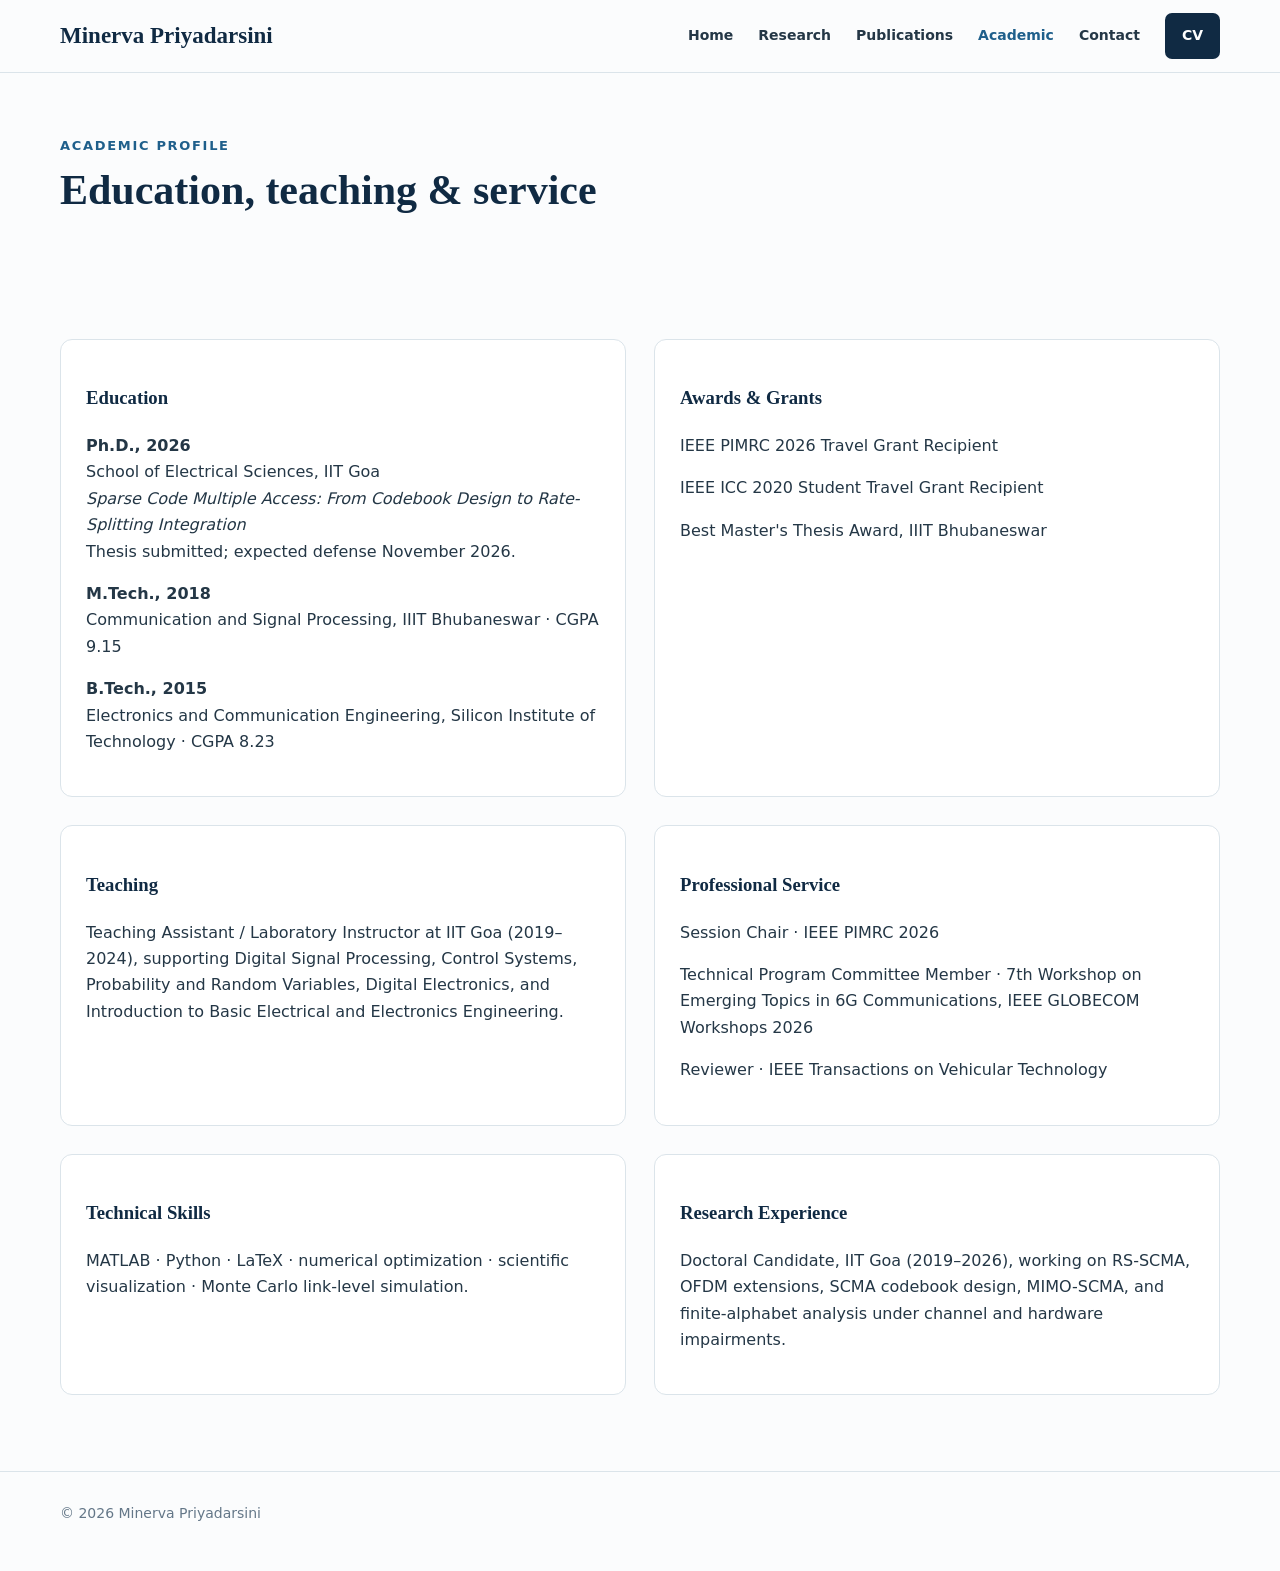
==== academic.html @ 3313bdc4 "Add files via upload" ====
<!doctype html><html><head><meta charset="utf-8"><meta name="viewport" content="width=device-width,initial-scale=1"><title>Academic Profile | Minerva Priyadarsini</title><link rel="stylesheet" href="styles.css"></head><body><header class="nav"><div class="wrap navin"><a class="brand" href="index.html">Minerva Priyadarsini</a><nav class="links"><a href="index.html">Home</a><a href="research.html">Research</a><a href="publications.html">Publications</a><a class="active" href="academic.html">Academic</a><a href="contact.html">Contact</a><a class="cvbtn" href="Minerva_Priyadarsini_CV.pdf" target="_blank">CV</a></nav><a class="mobile cvbtn" href="Minerva_Priyadarsini_CV.pdf">CV</a></div></header><main><section class="pagehead"><div class="wrap"><div class="kicker">Academic profile</div><h1>Education, teaching & service</h1></div></section><section class="section"><div class="wrap"><div class="two"><div class="listbox"><h3>Education</h3><p><strong>Ph.D., 2026</strong><br>School of Electrical Sciences, IIT Goa<br><em>Sparse Code Multiple Access: From Codebook Design to Rate-Splitting Integration</em><br>Thesis submitted; expected defense November 2026.</p><p><strong>M.Tech., 2018</strong><br>Communication and Signal Processing, IIIT Bhubaneswar · CGPA 9.15</p><p><strong>B.Tech., 2015</strong><br>Electronics and Communication Engineering, Silicon Institute of Technology · CGPA 8.23</p></div><div class="listbox"><h3>Awards & Grants</h3><p>IEEE PIMRC 2026 Travel Grant Recipient</p><p>IEEE ICC 2020 Student Travel Grant Recipient</p><p>Best Master's Thesis Award, IIIT Bhubaneswar</p></div><div class="listbox"><h3>Teaching</h3><p>Teaching Assistant / Laboratory Instructor at IIT Goa (2019–2024), supporting Digital Signal Processing, Control Systems, Probability and Random Variables, Digital Electronics, and Introduction to Basic Electrical and Electronics Engineering.</p></div><div class="listbox"><h3>Professional Service</h3><p>Session Chair · IEEE PIMRC 2026</p><p>Technical Program Committee Member · 7th Workshop on Emerging Topics in 6G Communications, IEEE GLOBECOM Workshops 2026</p><p>Reviewer · IEEE Transactions on Vehicular Technology</p></div><div class="listbox"><h3>Technical Skills</h3><p>MATLAB · Python · LaTeX · numerical optimization · scientific visualization · Monte Carlo link-level simulation.</p></div><div class="listbox"><h3>Research Experience</h3><p>Doctoral Candidate, IIT Goa (2019–2026), working on RS-SCMA, OFDM extensions, SCMA codebook design, MIMO-SCMA, and finite-alphabet analysis under channel and hardware impairments.</p></div></div></div></section></main><footer class="footer"><div class="wrap">© 2026 Minerva Priyadarsini</div></footer></body></html>
---- styles.css ----
:root{--navy:#102a43;--blue:#1f5f8b;--sky:#eaf3f8;--ink:#243746;--muted:#647788;--line:#dbe4ea;--paper:#fbfcfd;--white:#fff;--max:1160px}*{box-sizing:border-box}html{scroll-behavior:smooth}body{margin:0;font-family:Inter,ui-sans-serif,system-ui,-apple-system,"Segoe UI",sans-serif;color:var(--ink);background:var(--paper);line-height:1.65}a{color:var(--blue);text-decoration:none}a:hover{text-decoration:underline}.wrap{width:min(var(--max),calc(100% - 42px));margin:auto}.nav{position:sticky;top:0;z-index:20;background:rgba(251,252,253,.94);backdrop-filter:blur(12px);border-bottom:1px solid var(--line)}.navin{height:72px;display:flex;align-items:center;justify-content:space-between}.brand{font-family:Georgia,serif;font-weight:700;font-size:23px;color:var(--navy)}.links{display:flex;gap:25px;align-items:center}.links a{font-size:14px;color:var(--ink);font-weight:650}.links a.active{color:var(--blue)}.cvbtn,.btn{display:inline-flex;align-items:center;justify-content:center;padding:11px 17px;border-radius:7px;background:var(--navy);color:#fff!important;font-weight:700;font-size:14px}.btn.alt{background:transparent;color:var(--navy)!important;border:1px solid var(--navy)}.hero{padding:72px 0 62px}.hero-grid{display:grid;grid-template-columns:1.18fr .82fr;gap:70px;align-items:center}.eyebrow{font-size:13px;letter-spacing:.15em;text-transform:uppercase;color:var(--blue);font-weight:800}.hero h1{font-family:Georgia,serif;font-size:64px;line-height:1.04;color:var(--navy);margin:15px 0}.role{font-size:20px;font-weight:700;margin:0}.affil{font-size:17px;color:var(--muted);margin:3px 0 24px}.lead{font-size:19px;max-width:720px}.actions{display:flex;gap:12px;flex-wrap:wrap;margin-top:30px}.portrait{border-radius:18px;overflow:hidden;box-shadow:0 24px 55px rgba(16,42,67,.16);aspect-ratio:4/5}.portrait img{width:100%;height:100%;object-fit:cover;object-position:58% 28%}.strip{background:var(--navy);color:#fff;padding:26px 0}.stripin{display:grid;grid-template-columns:repeat(4,1fr);gap:22px}.stat small{display:block;color:#b9cfdd;text-transform:uppercase;letter-spacing:.1em}.stat strong{font-family:Georgia,serif;font-size:21px}.section{padding:76px 0}.section.alt{background:#fff}.kicker{color:var(--blue);font-size:13px;font-weight:800;letter-spacing:.13em;text-transform:uppercase}.section h2,.pagehead h1{font-family:Georgia,serif;color:var(--navy);font-size:42px;line-height:1.15;margin:10px 0 18px}.intro{max-width:790px;font-size:18px;color:var(--muted)}.cards{display:grid;grid-template-columns:repeat(2,1fr);gap:20px;margin-top:35px}.card{background:#fff;border:1px solid var(--line);border-radius:13px;padding:27px}.card h3{font-family:Georgia,serif;color:var(--navy);font-size:23px;margin:0 0 8px}.tag{display:inline-block;background:var(--sky);color:var(--blue);font-size:12px;font-weight:800;border-radius:999px;padding:5px 9px;margin-bottom:12px}.card p{margin:8px 0;color:var(--muted)}.cardlinks{display:flex;gap:14px;margin-top:16px;font-size:14px;font-weight:750}.timeline{margin-top:34px;display:grid;gap:0}.step{display:grid;grid-template-columns:58px 1fr;gap:18px;padding:0 0 30px;position:relative}.step:before{content:"";position:absolute;left:28px;top:45px;bottom:0;width:1px;background:var(--line)}.step:last-child:before{display:none}.num{width:56px;height:56px;border-radius:50%;background:var(--navy);color:#fff;display:grid;place-items:center;font-family:Georgia,serif;font-size:20px}.step h3{margin:2px 0 5px;color:var(--navy);font-family:Georgia,serif}.pagehead{padding:62px 0 30px}.pub{padding:24px 0;border-top:1px solid var(--line)}.pub h3{font-size:18px;color:var(--navy);margin:0 0 6px}.pub .meta{color:var(--muted);font-size:14px}.badge{display:inline-block;border:1px solid #bfd3df;color:var(--blue);padding:3px 8px;border-radius:999px;font-size:12px;font-weight:800}.two{display:grid;grid-template-columns:1fr 1fr;gap:28px}.listbox{background:#fff;border:1px solid var(--line);border-radius:12px;padding:25px}.listbox h3{font-family:Georgia,serif;color:var(--navy)}.footer{border-top:1px solid var(--line);padding:30px 0 45px;color:var(--muted);font-size:14px}.contactgrid{display:grid;grid-template-columns:1fr 1fr;gap:25px;margin-top:30px}.contactitem{background:#fff;border:1px solid var(--line);border-radius:12px;padding:25px}.note{background:var(--sky);border-left:4px solid var(--blue);padding:18px 20px;border-radius:8px}.mobile{display:none}@media(max-width:820px){.links{display:none}.mobile{display:block}.hero{padding-top:38px}.hero-grid{grid-template-columns:1fr;gap:34px}.hero h1{font-size:46px}.portrait{max-width:460px}.stripin{grid-template-columns:1fr 1fr}.cards,.two,.contactgrid{grid-template-columns:1fr}.section{padding:56px 0}.section h2,.pagehead h1{font-size:35px}}

.pubsection{margin-top:58px!important}.sectionmeta{margin-top:-8px;color:var(--muted);font-weight:650}.pub.featured{background:#fff;border:1px solid var(--line);border-radius:12px;padding:26px;margin-top:18px}.availability{background:var(--navy);color:#fff;border-radius:14px;padding:30px 34px;margin-bottom:32px}.availability h2{color:#fff;margin:6px 0;font-size:30px}.availability p{margin:0;color:#d9e5ec}.kicker.light{color:#b9cfdd}.contactitem p{color:var(--muted);margin-bottom:0}.contactitem h3{font-family:Georgia,serif;color:var(--navy);margin-top:0}
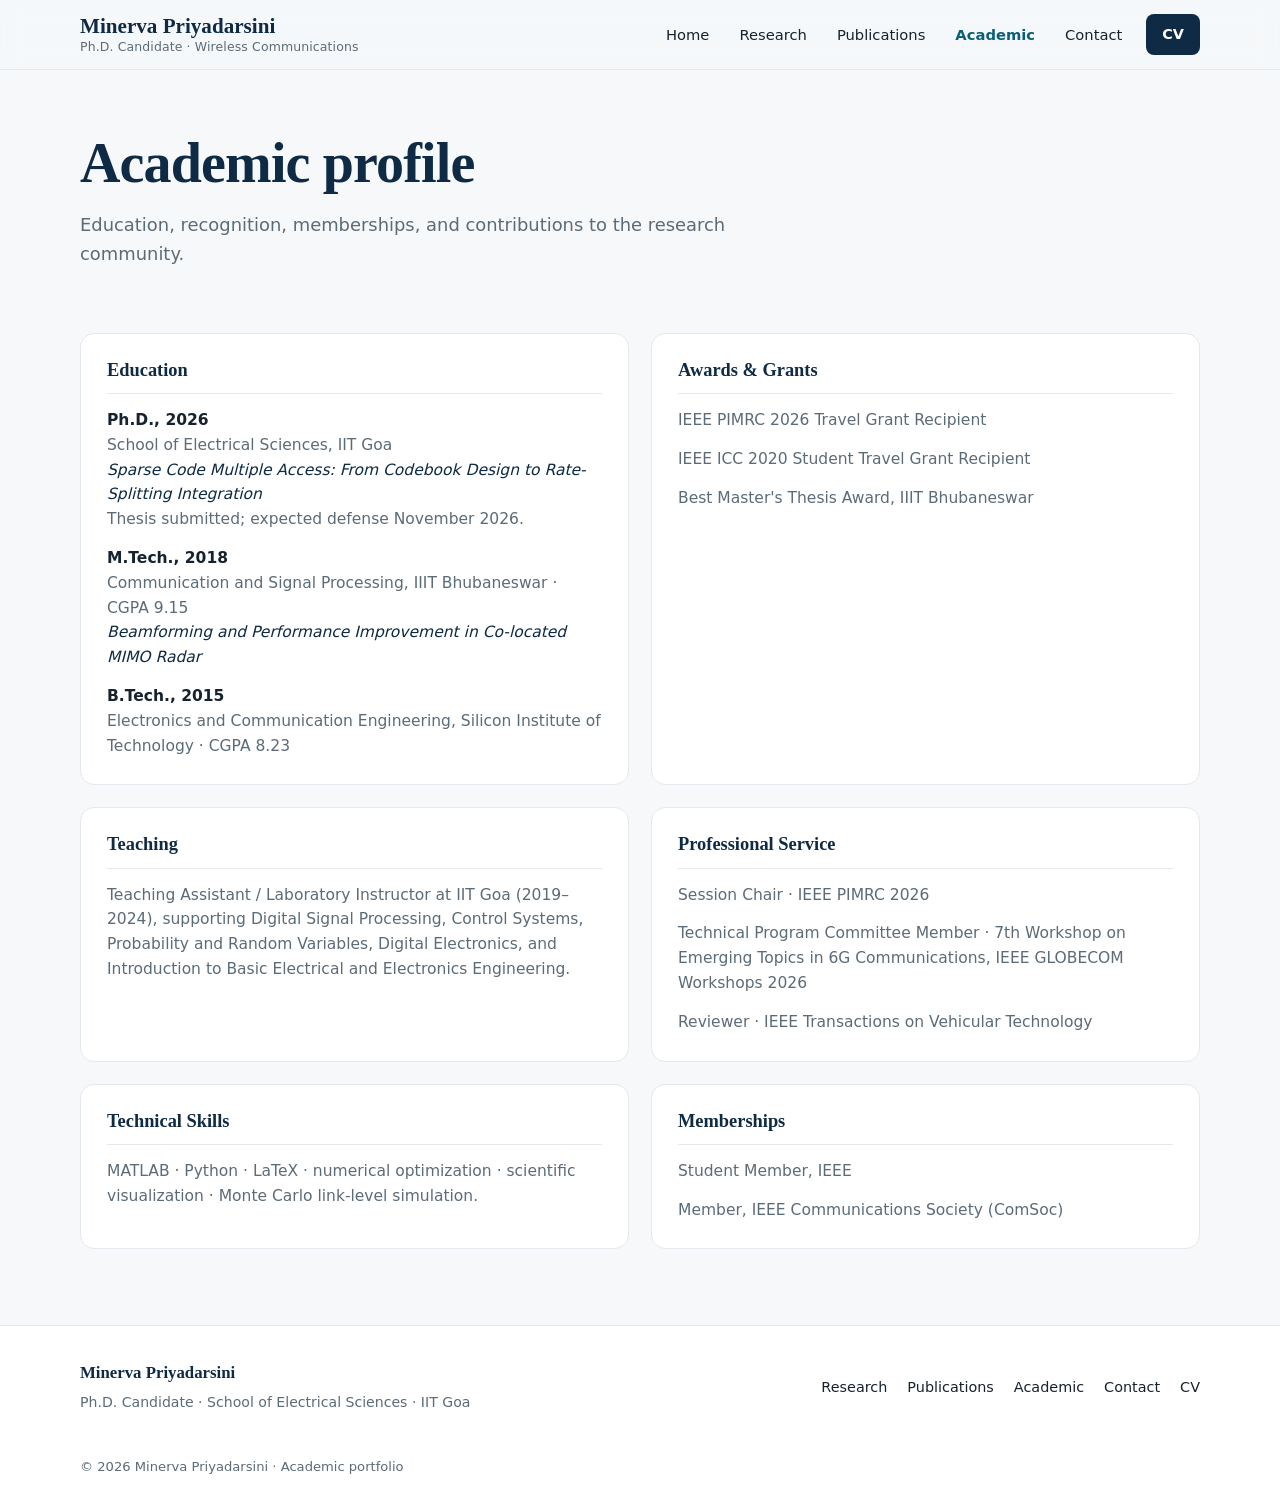
==== commit 9a005a86: "Add files via upload" ====
--- a/academic.html
+++ b/academic.html
@@ -1 +1,117 @@
-<!doctype html><html><head><meta charset="utf-8"><meta name="viewport" content="width=device-width,initial-scale=1"><title>Academic Profile | Minerva Priyadarsini</title><link rel="stylesheet" href="styles.css"></head><body><header class="nav"><div class="wrap navin"><a class="brand" href="index.html">Minerva Priyadarsini</a><nav class="links"><a href="index.html">Home</a><a href="research.html">Research</a><a href="publications.html">Publications</a><a class="active" href="academic.html">Academic</a><a href="contact.html">Contact</a><a class="cvbtn" href="Minerva_Priyadarsini_CV.pdf" target="_blank">CV</a></nav><a class="mobile cvbtn" href="Minerva_Priyadarsini_CV.pdf">CV</a></div></header><main><section class="pagehead"><div class="wrap"><div class="kicker">Academic profile</div><h1>Education, teaching & service</h1></div></section><section class="section"><div class="wrap"><div class="two"><div class="listbox"><h3>Education</h3><p><strong>Ph.D., 2026</strong><br>School of Electrical Sciences, IIT Goa<br><em>Sparse Code Multiple Access: From Codebook Design to Rate-Splitting Integration</em><br>Thesis submitted; expected defense November 2026.</p><p><strong>M.Tech., 2018</strong><br>Communication and Signal Processing, IIIT Bhubaneswar · CGPA 9.15</p><p><strong>B.Tech., 2015</strong><br>Electronics and Communication Engineering, Silicon Institute of Technology · CGPA 8.23</p></div><div class="listbox"><h3>Awards & Grants</h3><p>IEEE PIMRC 2026 Travel Grant Recipient</p><p>IEEE ICC 2020 Student Travel Grant Recipient</p><p>Best Master's Thesis Award, IIIT Bhubaneswar</p></div><div class="listbox"><h3>Teaching</h3><p>Teaching Assistant / Laboratory Instructor at IIT Goa (2019–2024), supporting Digital Signal Processing, Control Systems, Probability and Random Variables, Digital Electronics, and Introduction to Basic Electrical and Electronics Engineering.</p></div><div class="listbox"><h3>Professional Service</h3><p>Session Chair · IEEE PIMRC 2026</p><p>Technical Program Committee Member · 7th Workshop on Emerging Topics in 6G Communications, IEEE GLOBECOM Workshops 2026</p><p>Reviewer · IEEE Transactions on Vehicular Technology</p></div><div class="listbox"><h3>Technical Skills</h3><p>MATLAB · Python · LaTeX · numerical optimization · scientific visualization · Monte Carlo link-level simulation.</p></div><div class="listbox"><h3>Research Experience</h3><p>Doctoral Candidate, IIT Goa (2019–2026), working on RS-SCMA, OFDM extensions, SCMA codebook design, MIMO-SCMA, and finite-alphabet analysis under channel and hardware impairments.</p></div></div></div></section></main><footer class="footer"><div class="wrap">© 2026 Minerva Priyadarsini</div></footer></body></html>
+<!DOCTYPE html>
+<html lang="en">
+<head>
+<meta charset="UTF-8">
+<meta name="viewport" content="width=device-width, initial-scale=1.0">
+<meta name="description" content="Academic profile of Minerva Priyadarsini: education, awards, teaching, professional service, technical skills and research experience.">
+<link rel="canonical" href="https://minervapriyadarsini.github.io/academic.html">
+<meta property="og:type" content="website">
+<meta property="og:site_name" content="Minerva Priyadarsini">
+<meta property="og:title" content="Academic Profile | Minerva Priyadarsini">
+<meta property="og:description" content="Academic profile of Minerva Priyadarsini: education, awards, teaching, professional service, technical skills and research experience.">
+<meta property="og:url" content="https://minervapriyadarsini.github.io/academic.html">
+<meta property="og:image" content="https://minervapriyadarsini.github.io/assets/og-image.png">
+<meta property="og:image:width" content="1200">
+<meta property="og:image:height" content="630">
+<meta property="og:image:alt" content="Minerva Priyadarsini — Ph.D. Candidate, Wireless Communications, IIT Goa">
+<meta name="twitter:card" content="summary_large_image">
+<meta name="twitter:title" content="Academic Profile | Minerva Priyadarsini">
+<meta name="twitter:description" content="Academic profile of Minerva Priyadarsini: education, awards, teaching, professional service, technical skills and research experience.">
+<meta name="twitter:image" content="https://minervapriyadarsini.github.io/assets/og-image.png">
+<title>Academic Profile | Minerva Priyadarsini</title>
+<link rel="icon" href="data:image/svg+xml,%3Csvg xmlns='http://www.w3.org/2000/svg' viewBox='0 0 32 32'%3E%3Crect width='32' height='32' rx='7' fill='%230e2a44'/%3E%3Cg fill='none' stroke='%230f7d99' stroke-width='2.4' stroke-linecap='round'%3E%3Cpath d='M8 20 Q12 8 16 16 Q20 24 24 12'/%3E%3C/g%3E%3C/svg%3E">
+<link rel="stylesheet" href="styles.css">
+</head>
+<body>
+<a class="skip-link" href="#main">Skip to content</a>
+
+<header class="nav">
+  <div class="wrap navin">
+    <a class="brand" href="index.html">
+      <b>Minerva Priyadarsini</b>
+      <span>Ph.D. Candidate · Wireless Communications</span>
+    </a>
+    <nav class="links" aria-label="Main navigation">
+      <a href="index.html">Home</a>
+      <a href="research.html">Research</a>
+      <a href="publications.html">Publications</a>
+      <a class="active" href="academic.html">Academic</a>
+      <a href="contact.html">Contact</a>
+      <a class="cv" href="Minerva_Priyadarsini_CV.pdf" target="_blank" rel="noopener">CV</a>
+    </nav>
+  </div>
+</header>
+
+<main id="main">
+  <section class="pagehead">
+    <div class="wrap">
+      <h1>Academic profile</h1>
+      <p class="lead">Education, recognition, memberships, and contributions to the research community.</p>
+    </div>
+  </section>
+
+  <section class="section">
+    <div class="wrap">
+      <div class="grid2">
+
+        <div class="panel">
+          <h3>Education</h3>
+          <p><strong>Ph.D., 2026</strong><br>School of Electrical Sciences, IIT Goa<br><em>Sparse Code Multiple Access: From Codebook Design to Rate-Splitting Integration</em><br>Thesis submitted; expected defense November 2026.</p>
+          <p><strong>M.Tech., 2018</strong><br>Communication and Signal Processing, IIIT Bhubaneswar · CGPA 9.15<br><em>Beamforming and Performance Improvement in Co-located MIMO Radar</em></p>
+          <p><strong>B.Tech., 2015</strong><br>Electronics and Communication Engineering, Silicon Institute of Technology · CGPA 8.23</p>
+        </div>
+
+        <div class="panel">
+          <h3>Awards &amp; Grants</h3>
+          <p>IEEE PIMRC 2026 Travel Grant Recipient</p>
+          <p>IEEE ICC 2020 Student Travel Grant Recipient</p>
+          <p>Best Master's Thesis Award, IIIT Bhubaneswar</p>
+        </div>
+
+        <div class="panel">
+          <h3>Teaching</h3>
+          <p>Teaching Assistant / Laboratory Instructor at IIT Goa (2019–2024), supporting Digital Signal Processing, Control Systems, Probability and Random Variables, Digital Electronics, and Introduction to Basic Electrical and Electronics Engineering.</p>
+        </div>
+
+        <div class="panel">
+          <h3>Professional Service</h3>
+          <p>Session Chair · IEEE PIMRC 2026</p>
+          <p>Technical Program Committee Member · 7th Workshop on Emerging Topics in 6G Communications, IEEE GLOBECOM Workshops 2026</p>
+          <p>Reviewer · IEEE Transactions on Vehicular Technology</p>
+        </div>
+
+        <div class="panel">
+          <h3>Technical Skills</h3>
+          <p>MATLAB · Python · LaTeX · numerical optimization · scientific visualization · Monte Carlo link-level simulation.</p>
+        </div>
+
+        <div class="panel">
+          <h3>Memberships</h3>
+          <p>Student Member, IEEE</p>
+          <p>Member, IEEE Communications Society (ComSoc)</p>
+        </div>
+
+      </div>
+    </div>
+  </section>
+</main>
+
+<footer class="footer">
+  <div class="wrap footin">
+    <div>
+      <div class="fname">Minerva Priyadarsini</div>
+      <div class="fsub">Ph.D. Candidate · School of Electrical Sciences · IIT Goa</div>
+    </div>
+    <nav class="footlinks" aria-label="Footer">
+      <a href="research.html">Research</a>
+      <a href="publications.html">Publications</a>
+      <a href="academic.html">Academic</a>
+      <a href="contact.html">Contact</a>
+      <a href="Minerva_Priyadarsini_CV.pdf" target="_blank" rel="noopener">CV</a>
+    </nav>
+    <div class="copy">© 2026 Minerva Priyadarsini · Academic portfolio</div>
+  </div>
+</footer>
+
+</body>
+</html>
--- a/styles.css
+++ b/styles.css
@@ -1,3 +1,236 @@
-:root{--navy:#102a43;--blue:#1f5f8b;--sky:#eaf3f8;--ink:#243746;--muted:#647788;--line:#dbe4ea;--paper:#fbfcfd;--white:#fff;--max:1160px}*{box-sizing:border-box}html{scroll-behavior:smooth}body{margin:0;font-family:Inter,ui-sans-serif,system-ui,-apple-system,"Segoe UI",sans-serif;color:var(--ink);background:var(--paper);line-height:1.65}a{color:var(--blue);text-decoration:none}a:hover{text-decoration:underline}.wrap{width:min(var(--max),calc(100% - 42px));margin:auto}.nav{position:sticky;top:0;z-index:20;background:rgba(251,252,253,.94);backdrop-filter:blur(12px);border-bottom:1px solid var(--line)}.navin{height:72px;display:flex;align-items:center;justify-content:space-between}.brand{font-family:Georgia,serif;font-weight:700;font-size:23px;color:var(--navy)}.links{display:flex;gap:25px;align-items:center}.links a{font-size:14px;color:var(--ink);font-weight:650}.links a.active{color:var(--blue)}.cvbtn,.btn{display:inline-flex;align-items:center;justify-content:center;padding:11px 17px;border-radius:7px;background:var(--navy);color:#fff!important;font-weight:700;font-size:14px}.btn.alt{background:transparent;color:var(--navy)!important;border:1px solid var(--navy)}.hero{padding:72px 0 62px}.hero-grid{display:grid;grid-template-columns:1.18fr .82fr;gap:70px;align-items:center}.eyebrow{font-size:13px;letter-spacing:.15em;text-transform:uppercase;color:var(--blue);font-weight:800}.hero h1{font-family:Georgia,serif;font-size:64px;line-height:1.04;color:var(--navy);margin:15px 0}.role{font-size:20px;font-weight:700;margin:0}.affil{font-size:17px;color:var(--muted);margin:3px 0 24px}.lead{font-size:19px;max-width:720px}.actions{display:flex;gap:12px;flex-wrap:wrap;margin-top:30px}.portrait{border-radius:18px;overflow:hidden;box-shadow:0 24px 55px rgba(16,42,67,.16);aspect-ratio:4/5}.portrait img{width:100%;height:100%;object-fit:cover;object-position:58% 28%}.strip{background:var(--navy);color:#fff;padding:26px 0}.stripin{display:grid;grid-template-columns:repeat(4,1fr);gap:22px}.stat small{display:block;color:#b9cfdd;text-transform:uppercase;letter-spacing:.1em}.stat strong{font-family:Georgia,serif;font-size:21px}.section{padding:76px 0}.section.alt{background:#fff}.kicker{color:var(--blue);font-size:13px;font-weight:800;letter-spacing:.13em;text-transform:uppercase}.section h2,.pagehead h1{font-family:Georgia,serif;color:var(--navy);font-size:42px;line-height:1.15;margin:10px 0 18px}.intro{max-width:790px;font-size:18px;color:var(--muted)}.cards{display:grid;grid-template-columns:repeat(2,1fr);gap:20px;margin-top:35px}.card{background:#fff;border:1px solid var(--line);border-radius:13px;padding:27px}.card h3{font-family:Georgia,serif;color:var(--navy);font-size:23px;margin:0 0 8px}.tag{display:inline-block;background:var(--sky);color:var(--blue);font-size:12px;font-weight:800;border-radius:999px;padding:5px 9px;margin-bottom:12px}.card p{margin:8px 0;color:var(--muted)}.cardlinks{display:flex;gap:14px;margin-top:16px;font-size:14px;font-weight:750}.timeline{margin-top:34px;display:grid;gap:0}.step{display:grid;grid-template-columns:58px 1fr;gap:18px;padding:0 0 30px;position:relative}.step:before{content:"";position:absolute;left:28px;top:45px;bottom:0;width:1px;background:var(--line)}.step:last-child:before{display:none}.num{width:56px;height:56px;border-radius:50%;background:var(--navy);color:#fff;display:grid;place-items:center;font-family:Georgia,serif;font-size:20px}.step h3{margin:2px 0 5px;color:var(--navy);font-family:Georgia,serif}.pagehead{padding:62px 0 30px}.pub{padding:24px 0;border-top:1px solid var(--line)}.pub h3{font-size:18px;color:var(--navy);margin:0 0 6px}.pub .meta{color:var(--muted);font-size:14px}.badge{display:inline-block;border:1px solid #bfd3df;color:var(--blue);padding:3px 8px;border-radius:999px;font-size:12px;font-weight:800}.two{display:grid;grid-template-columns:1fr 1fr;gap:28px}.listbox{background:#fff;border:1px solid var(--line);border-radius:12px;padding:25px}.listbox h3{font-family:Georgia,serif;color:var(--navy)}.footer{border-top:1px solid var(--line);padding:30px 0 45px;color:var(--muted);font-size:14px}.contactgrid{display:grid;grid-template-columns:1fr 1fr;gap:25px;margin-top:30px}.contactitem{background:#fff;border:1px solid var(--line);border-radius:12px;padding:25px}.note{background:var(--sky);border-left:4px solid var(--blue);padding:18px 20px;border-radius:8px}.mobile{display:none}@media(max-width:820px){.links{display:none}.mobile{display:block}.hero{padding-top:38px}.hero-grid{grid-template-columns:1fr;gap:34px}.hero h1{font-size:46px}.portrait{max-width:460px}.stripin{grid-template-columns:1fr 1fr}.cards,.two,.contactgrid{grid-template-columns:1fr}.section{padding:56px 0}.section h2,.pagehead h1{font-size:35px}}
-
-.pubsection{margin-top:58px!important}.sectionmeta{margin-top:-8px;color:var(--muted);font-weight:650}.pub.featured{background:#fff;border:1px solid var(--line);border-radius:12px;padding:26px;margin-top:18px}.availability{background:var(--navy);color:#fff;border-radius:14px;padding:30px 34px;margin-bottom:32px}.availability h2{color:#fff;margin:6px 0;font-size:30px}.availability p{margin:0;color:#d9e5ec}.kicker.light{color:#b9cfdd}.contactitem p{color:var(--muted);margin-bottom:0}.contactitem h3{font-family:Georgia,serif;color:var(--navy);margin-top:0}
+/* ============================================================
+   Minerva Priyadarsini — academic portfolio
+   One stylesheet for every page.
+   ============================================================ */
+
+/* ---- Fonts (self-hosted) ---------------------------------- */
+@font-face{font-family:"Spectral";src:url("assets/fonts/Spectral-Regular.woff2") format("woff2");font-weight:400;font-style:normal;font-display:swap}
+@font-face{font-family:"Spectral";src:url("assets/fonts/Spectral-Medium.woff2") format("woff2");font-weight:500;font-style:normal;font-display:swap}
+@font-face{font-family:"Spectral";src:url("assets/fonts/Spectral-SemiBold.woff2") format("woff2");font-weight:600;font-style:normal;font-display:swap}
+@font-face{font-family:"Spectral";src:url("assets/fonts/Spectral-Bold.woff2") format("woff2");font-weight:700;font-style:normal;font-display:swap}
+@font-face{font-family:"Inter";src:url("assets/fonts/Inter.woff2") format("woff2");font-weight:100 900;font-style:normal;font-display:swap}
+@font-face{font-family:"IBM Plex Mono";src:url("assets/fonts/IBMPlexMono-Regular.woff2") format("woff2");font-weight:400;font-style:normal;font-display:swap}
+@font-face{font-family:"IBM Plex Mono";src:url("assets/fonts/IBMPlexMono-Medium.woff2") format("woff2");font-weight:500;font-style:normal;font-display:swap}
+
+/* ---- Tokens ----------------------------------------------- */
+:root{
+  --ink:#16232e;         /* primary text: deep cool slate */
+  --navy:#0e2a44;        /* headings / primary surfaces */
+  --accent:#0f7d99;      /* spectrum teal — links & interactive */
+  --accent-deep:#0a5f77; /* hover */
+  --muted:#5c6b78;       /* secondary text */
+  --line:#e3e9ee;        /* hairline borders */
+  --paper:#f6f8fa;       /* page background */
+  --surface:#ffffff;     /* cards */
+  --sky:#e7f1f5;         /* tag tints */
+  --max:1120px;
+
+  --serif:"Spectral",Georgia,"Times New Roman",serif;
+  --sans:"Inter",system-ui,-apple-system,"Segoe UI",Roboto,sans-serif;
+  --mono:"IBM Plex Mono",ui-monospace,SFMono-Regular,Menlo,monospace;
+}
+
+/* ---- Base ------------------------------------------------- */
+*{box-sizing:border-box}
+html{scroll-behavior:smooth;-webkit-text-size-adjust:100%}
+body{
+  margin:0;
+  font-family:var(--sans);
+  font-size:17px;
+  line-height:1.6;
+  color:var(--ink);
+  background:var(--paper);
+  -webkit-font-smoothing:antialiased;
+  text-rendering:optimizeLegibility;
+}
+h1,h2,h3{font-family:var(--serif);color:var(--navy);font-weight:600;line-height:1.15;margin:0}
+h1{font-size:clamp(2.3rem,1.4rem + 3.2vw,3.5rem);letter-spacing:-.015em;line-height:1.06}
+h2{font-size:clamp(1.55rem,1.2rem + 1.3vw,2.05rem)}
+h3{font-size:1.22rem}
+p{margin:0}
+a{color:var(--accent);text-decoration:none}
+a:hover{color:var(--accent-deep)}
+img{max-width:100%;display:block}
+::selection{background:#cfe6ee}
+
+.wrap{width:min(var(--max),calc(100% - 44px));margin-inline:auto}
+
+.skip-link{position:absolute;left:-9999px;top:0;background:var(--navy);color:#fff;padding:10px 16px;border-radius:0 0 8px 0;z-index:100}
+.skip-link:focus{left:0}
+:focus-visible{outline:2px solid var(--accent);outline-offset:3px;border-radius:3px}
+
+/* ---- External-link glyph (content-bearing) ---------------- */
+.ext::after{content:"\2197";font-size:.82em;margin-left:.25em;color:var(--muted);vertical-align:1px}
+a:hover .ext::after,a.ext:hover::after{color:var(--accent-deep)}
+
+/* ============================================================
+   Navigation  (shared by every page, mobile-safe)
+   ============================================================ */
+.nav{position:sticky;top:0;z-index:30;background:rgba(246,248,250,.9);backdrop-filter:blur(12px);border-bottom:1px solid var(--line)}
+.navin{display:flex;align-items:center;justify-content:space-between;gap:20px;padding:14px 0;flex-wrap:wrap}
+.brand{display:flex;flex-direction:column;line-height:1.15}
+.brand b{font-family:var(--serif);font-weight:700;font-size:1.32rem;color:var(--navy)}
+.brand span{font-size:.78rem;color:var(--muted);margin-top:2px;letter-spacing:.01em}
+.links{display:flex;align-items:center;gap:6px;flex-wrap:wrap}
+.links a{font-size:.92rem;font-weight:500;color:var(--ink);padding:8px 12px;border-radius:7px}
+.links a:hover{color:var(--navy);background:#eef3f6}
+.links a.active{color:var(--accent-deep);font-weight:600}
+.links a.active:hover{background:transparent}
+a.cv{margin-left:6px;display:inline-flex;align-items:center;gap:8px;background:var(--navy);color:#fff;font-weight:600;font-size:.9rem;padding:9px 16px;border-radius:8px}
+a.cv:hover{background:#0a2137;color:#fff}
+
+/* ============================================================
+   Reusable "arrow link" CTA  (svg arrow, no literal glyph)
+   ============================================================ */
+.cta{display:inline-flex;align-items:center;gap:10px;font-weight:600;font-size:.98rem}
+.cta svg{width:18px;height:18px;transition:transform .25s ease}
+.cta:hover svg{transform:translateX(4px)}
+.cta.solid{background:var(--navy);color:#fff;padding:13px 22px;border-radius:9px}
+.cta.solid:hover{background:#0a2137;color:#fff}
+.cta.ghost{border:1px solid #c6d3dc;color:var(--navy);padding:12px 21px;border-radius:9px}
+.cta.ghost:hover{border-color:var(--accent);color:var(--accent-deep)}
+
+/* ============================================================
+   Page header band
+   ============================================================ */
+.pagehead{padding:64px 0 8px}
+.pagehead .lead{font-size:1.12rem;color:var(--muted);max-width:64ch;margin-top:18px}
+
+/* ============================================================
+   HERO (home)
+   ============================================================ */
+.hero{position:relative;overflow:hidden;border-bottom:1px solid var(--line)}
+.hero-motif{position:absolute;inset:0;z-index:0;color:var(--accent);opacity:.06;pointer-events:none}
+.hero-motif svg{position:absolute;right:-40px;top:-20px;width:min(720px,70%);height:auto}
+.hero-grid{position:relative;z-index:1;display:grid;grid-template-columns:1.15fr .85fr;gap:56px;align-items:center;padding:66px 0 60px}
+.hero-eyebrow{font-size:.82rem;color:var(--accent-deep);font-weight:600;letter-spacing:.02em;margin-bottom:16px}
+.hero-eyebrow::before{content:"";display:inline-block;width:26px;height:1px;background:var(--accent);vertical-align:middle;margin-right:10px}
+.hero h1{margin-bottom:22px}
+.hero .lead{font-size:1.16rem;color:var(--ink);max-width:60ch;margin-bottom:30px}
+.hero .lead .term{color:var(--navy);font-weight:600}
+.hero-affil{color:var(--muted);font-size:1rem;margin-bottom:32px}
+.hero-actions{display:flex;gap:14px;flex-wrap:wrap}
+.portrait{position:relative;border-radius:16px;overflow:hidden;aspect-ratio:4/5;box-shadow:0 22px 50px rgba(14,42,68,.18);background:#eef2f5}
+.portrait img{width:100%;height:100%;object-fit:cover;object-position:58% 22%}
+
+/* ---- Topic strip (subject iconography) -------------------- */
+.topics{background:var(--surface);border-bottom:1px solid var(--line)}
+.topics-grid{display:grid;grid-template-columns:repeat(4,1fr);gap:0}
+.topic{padding:32px 26px;border-right:1px solid var(--line)}
+.topic:last-child{border-right:0}
+.topic .glyph{width:46px;height:46px;color:var(--accent-deep);margin-bottom:14px}
+.topic .glyph svg{width:100%;height:100%}
+.topic h3{font-size:1.05rem;letter-spacing:.01em}
+.topic .full{display:block;font-family:var(--sans);font-size:.82rem;font-weight:400;color:var(--muted);margin-top:5px;line-height:1.4}
+
+/* ---- Home intro ------------------------------------------- */
+.homeintro{padding:60px 0}
+.homeintro p{font-family:var(--serif);font-size:1.28rem;line-height:1.5;color:var(--navy);max-width:52ch}
+.homeintro .cta{margin-top:26px}
+
+/* ============================================================
+   Sections & cards
+   ============================================================ */
+.section{padding:56px 0}
+.section + .section{padding-top:0}
+
+.cards{display:grid;grid-template-columns:repeat(2,1fr);gap:22px}
+.card{position:relative;background:var(--surface);border:1px solid var(--line);border-radius:14px;padding:26px 26px 24px;transition:border-color .2s ease,transform .2s ease,box-shadow .2s ease}
+.card:has(a):hover{border-color:#bcd4dd;transform:translateY(-2px);box-shadow:0 10px 26px rgba(14,42,68,.07)}
+.card h3{margin:12px 0 8px;font-size:1.28rem}
+.card p{color:var(--muted);font-size:.98rem}
+.card .links{margin-top:16px;gap:18px}
+.card .links a{padding:0;font-family:var(--mono);font-size:.82rem;font-weight:500;color:var(--accent-deep);border-radius:0}
+.card .links a:hover{background:none;text-decoration:underline;text-underline-offset:3px}
+
+/* tags: sans, small-caps feel, tinted — not all-caps shouting */
+.tag{display:inline-block;font-family:var(--mono);font-size:.72rem;font-weight:500;letter-spacing:.02em;color:var(--accent-deep);background:var(--sky);border-radius:6px;padding:5px 9px}
+
+/* methods tile: a "how I work" card, visually distinct from project cards */
+.card.methods{background:var(--sky);border-color:#d3e6ee}
+.card.methods h3{margin-top:0}
+.card.methods > p{color:var(--muted);font-size:.92rem}
+.chips{list-style:none;margin:16px 0 0;padding:0;display:flex;flex-wrap:wrap;gap:9px}
+.chips li{font-size:.84rem;font-weight:500;color:var(--accent-deep);background:var(--surface);border:1px solid #cfe0e7;border-radius:999px;padding:6px 13px}
+
+/* ============================================================
+   Publications
+   ============================================================ */
+.pubgroup{margin-top:44px}
+.pubgroup:first-of-type{margin-top:8px}
+.pubgroup > h2{padding-bottom:6px}
+.pubgroup .groupmeta{color:var(--muted);font-size:.92rem;margin-top:4px;margin-bottom:6px}
+.pub{padding:22px 0;border-top:1px solid var(--line)}
+.pub h3{font-size:1.08rem;margin:9px 0 6px;color:var(--navy);line-height:1.35}
+.pub .meta{color:var(--muted);font-size:.9rem;line-height:1.5}
+.pub .links{display:flex;gap:16px;margin-top:11px}
+.pub .links a{font-family:var(--mono);font-size:.8rem;font-weight:500}
+.pub.featured{background:var(--surface);border:1px solid var(--line);border-top:1px solid var(--line);border-radius:14px;padding:26px}
+.badge{display:inline-block;font-family:var(--mono);font-size:.72rem;font-weight:500;color:var(--accent-deep);border:1px solid #cfe0e7;border-radius:6px;padding:4px 8px;margin-bottom:4px}
+
+/* ============================================================
+   Academic — two-column info cards
+   ============================================================ */
+.grid2{display:grid;grid-template-columns:1fr 1fr;gap:22px}
+.panel{background:var(--surface);border:1px solid var(--line);border-radius:14px;padding:26px}
+.panel h3{font-size:1.15rem;padding-bottom:12px;margin-bottom:6px;border-bottom:1px solid var(--line)}
+.panel p{margin-top:14px;color:var(--muted);font-size:.97rem}
+.panel p strong{color:var(--ink);font-weight:600}
+.panel p em{color:var(--navy);font-style:italic}
+
+/* ============================================================
+   Contact
+   ============================================================ */
+.availability{background:var(--navy);color:#fff;border-radius:16px;padding:32px 34px;margin-bottom:30px}
+.availability h2{color:#fff;font-size:1.5rem;margin-bottom:8px}
+.availability p{color:#c9dbe6;margin:0}
+.contactgrid{display:grid;grid-template-columns:1fr 1fr;gap:20px}
+.contactitem{background:var(--surface);border:1px solid var(--line);border-radius:14px;padding:24px}
+.contactitem h3{font-size:1.02rem;color:var(--navy);margin-bottom:10px}
+.contactitem a{font-family:var(--mono);font-size:.9rem;font-weight:500;word-break:break-word}
+.contactitem p{color:var(--muted);font-size:.9rem;margin-top:8px}
+
+/* ============================================================
+   Footer  (shared)
+   ============================================================ */
+.footer{border-top:1px solid var(--line);background:var(--surface);margin-top:20px}
+.footin{display:flex;justify-content:space-between;gap:28px;flex-wrap:wrap;padding:34px 0}
+.footer .fname{font-family:var(--serif);font-weight:600;color:var(--navy);font-size:1.05rem}
+.footer .fsub{color:var(--muted);font-size:.88rem;margin-top:4px}
+.footlinks{display:flex;gap:20px;flex-wrap:wrap;align-items:center}
+.footlinks a{font-size:.9rem;color:var(--ink)}
+.footlinks a:hover{color:var(--accent-deep)}
+.copy{color:var(--muted);font-size:.82rem;margin-top:14px;width:100%}
+
+/* ============================================================
+   Responsive
+   ============================================================ */
+@media (max-width:860px){
+  .hero-grid{grid-template-columns:1fr;gap:34px;padding:44px 0 48px}
+  .portrait{max-width:420px}
+  .topics-grid{grid-template-columns:1fr 1fr}
+  .topic:nth-child(2){border-right:0}
+  .topic:nth-child(-n+2){border-bottom:1px solid var(--line)}
+  .cards,.grid2,.contactgrid{grid-template-columns:1fr}
+  .pagehead{padding-top:44px}
+}
+@media (max-width:560px){
+  body{font-size:16px}
+  .navin{padding:12px 0}
+  .brand b{font-size:1.18rem}
+  .links{gap:2px}
+  .links a{padding:7px 9px;font-size:.86rem}
+  .topics-grid{grid-template-columns:1fr}
+  .topic{border-right:0;border-bottom:1px solid var(--line)}
+  .topic:last-child{border-bottom:0}
+  .homeintro p{font-size:1.14rem}
+}
+
+@media (prefers-reduced-motion:no-preference){
+  .reveal{opacity:0;transform:translateY(14px);animation:rise .7s cubic-bezier(.22,.61,.36,1) forwards}
+  .reveal.d1{animation-delay:.08s}
+  .reveal.d2{animation-delay:.16s}
+  .reveal.d3{animation-delay:.24s}
+  .reveal.d4{animation-delay:.32s}
+  @keyframes rise{to{opacity:1;transform:none}}
+}
